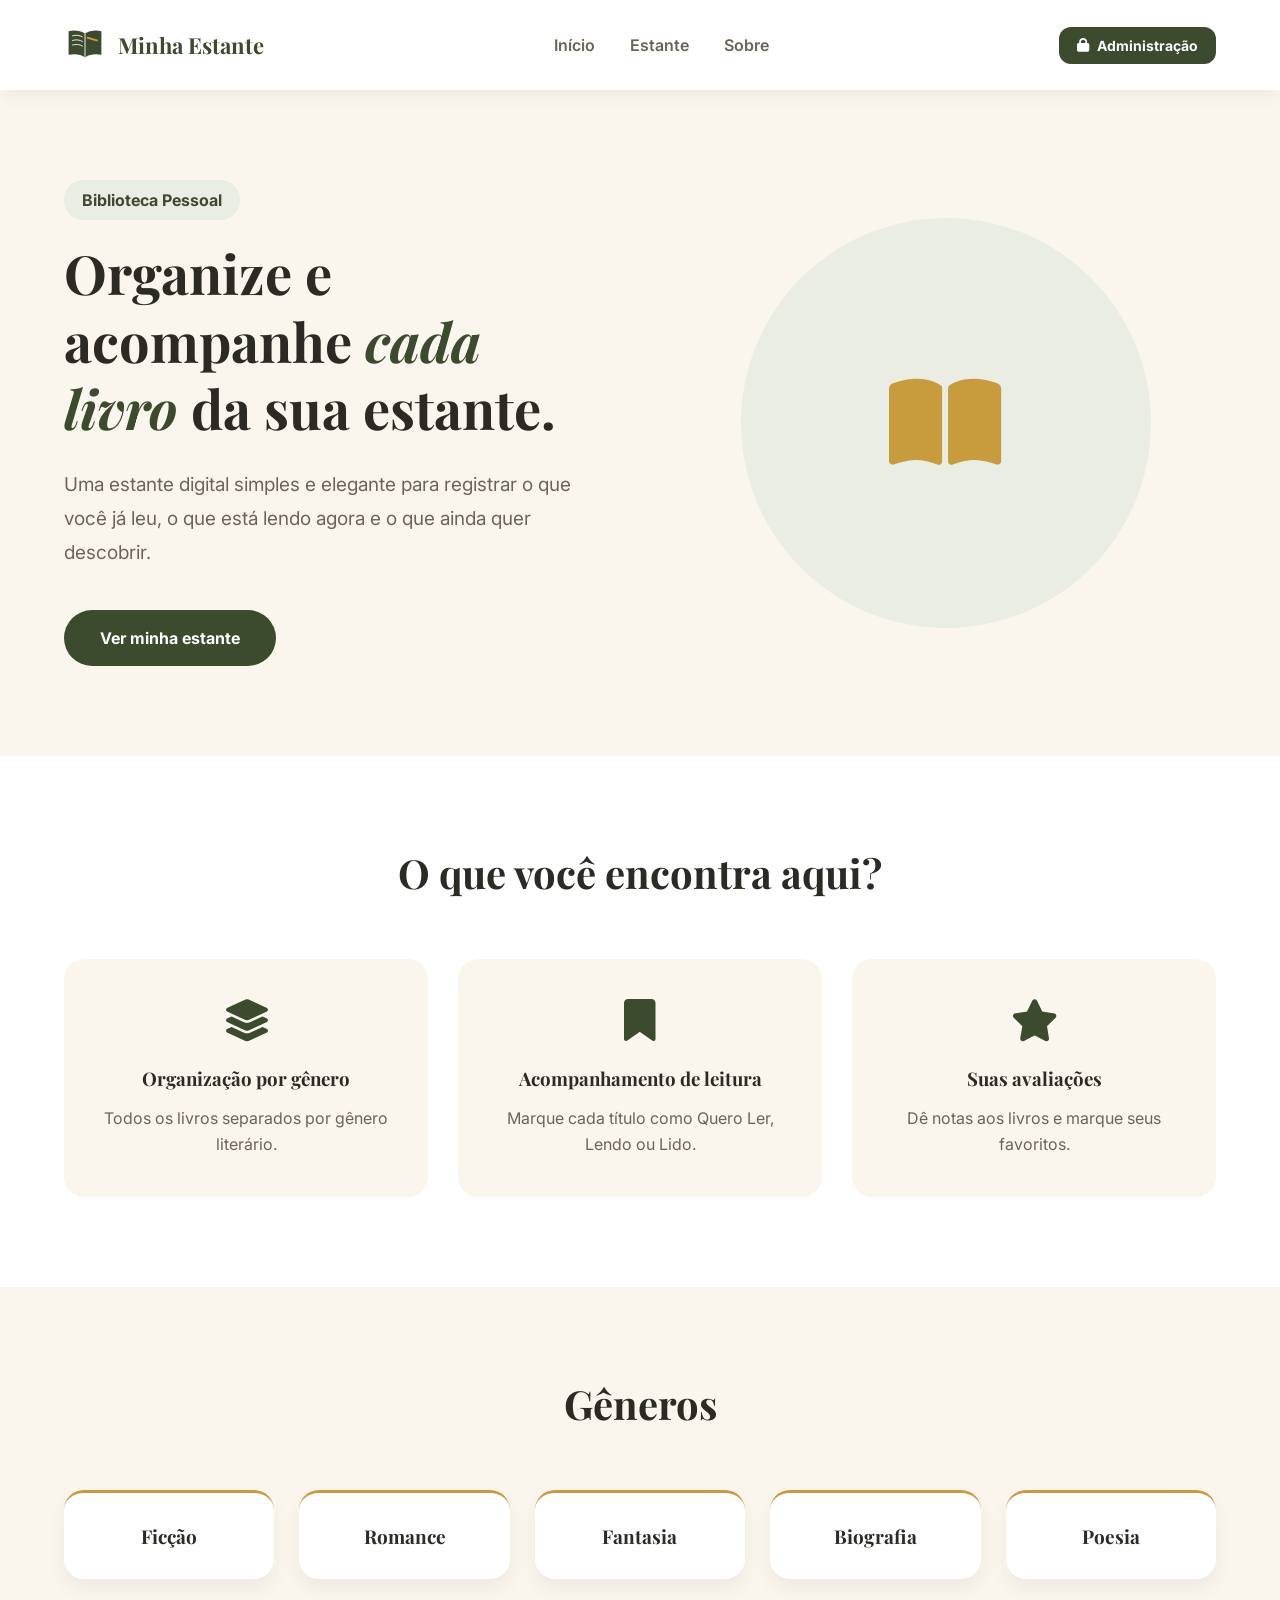
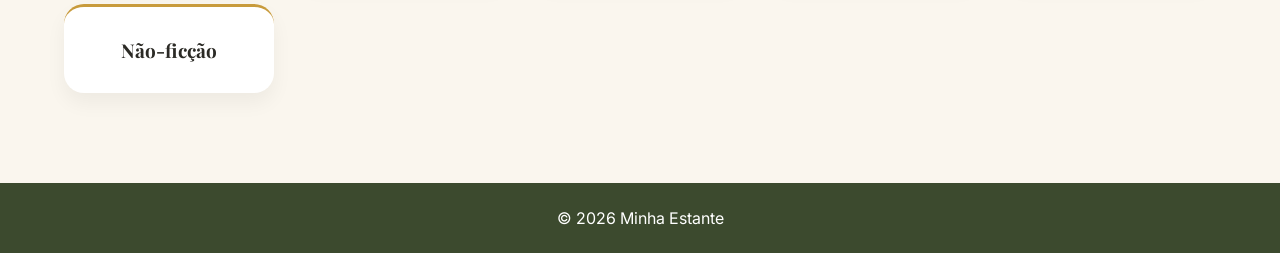
==== index.html @ 1b053776 "Estrutura inicial do site Minha Estante Site estático (HTML/CSS/JS) para controle pessoal de livros," ====
<!DOCTYPE html>
<html lang="pt-BR">

<head>

    <meta charset="UTF-8">
    <meta name="viewport" content="width=device-width, initial-scale=1.0">

    <title>Minha Estante</title>

    <link rel="stylesheet" href="css/style.css">
    <link rel="stylesheet" href="css/home.css">
    <link rel="stylesheet" href="css/responsive.css">
    <link rel='icon' type="image/svg+xml" href="imagens/logo.svg">

    <link rel="preconnect" href="https://fonts.googleapis.com">

    <link href="https://fonts.googleapis.com/css2?family=Inter:wght@400;500;600;700&family=Playfair+Display:wght@600;700;800&display=swap" rel="stylesheet">

    <link rel="stylesheet"
    href="https://cdnjs.cloudflare.com/ajax/libs/font-awesome/6.6.0/css/all.min.css">

</head>

<body>

<header>

    <div class="container">

        <a href="index.html" class="marca">
            <img src="imagens/logo.svg" class="logo">
            <span>Minha Estante</span>
        </a>

        <nav>

            <a href="index.html">Início</a>
            <a href="estante.html">Estante</a>
            <a href="#sobre">Sobre</a>

        </nav>

        <a href="admin.html" class="btnLogin">
            <i class="fa-solid fa-lock"></i>
            Administração
        </a>

    </div>

</header>


<section class="hero">

    <div class="container hero-content">

        <div class="hero-text">

            <span class="tag">
                Biblioteca Pessoal
            </span>

            <h1>

                Organize e acompanhe
                <span>cada livro</span>
                da sua estante.

            </h1>

            <p>

                Uma estante digital simples e elegante para registrar o que você
                já leu, o que está lendo agora e o que ainda quer descobrir.

            </p>

            <a href="estante.html" class="btn">

                Ver minha estante

            </a>

        </div>


        <div class="hero-image">

            <div class="blob">

                <i class="fa-solid fa-book-open"></i>

            </div>

        </div>

    </div>

</section>



<section class="sobre" id="sobre">

<div class="container">

<h2>O que você encontra aqui?</h2>

<div class="cards">

<div class="card">

<i class="fa-solid fa-layer-group"></i>

<h3>Organização por gênero</h3>

<p>

Todos os livros separados por gênero literário.

</p>

</div>

<div class="card">

<i class="fa-solid fa-bookmark"></i>

<h3>Acompanhamento de leitura</h3>

<p>

Marque cada título como Quero Ler, Lendo ou Lido.

</p>

</div>

<div class="card">

<i class="fa-solid fa-star"></i>

<h3>Suas avaliações</h3>

<p>

Dê notas aos livros e marque seus favoritos.

</p>

</div>

</div>

</div>

</section>


<section class="generos" id="generos">

<div class="container">

<h2>Gêneros</h2>

<div class="genero-grid">

<div class="genero">

<span>Ficção</span>

</div>

<div class="genero">

<span>Romance</span>

</div>

<div class="genero">

<span>Fantasia</span>

</div>

<div class="genero">

<span>Biografia</span>

</div>

<div class="genero">

<span>Poesia</span>

</div>

<div class="genero">

<span>Não-ficção</span>

</div>

</div>

</div>

</section>


<footer>

<p>

© 2026 Minha Estante

</p>

</footer>

</body>

</html>
---- css/style.css ----
:root{

    --oliva:#3C4A2E;
    --oliva-escuro:#2E3823;
    --oliva-claro:#E9EDE3;

    --dourado:#C89B3C;
    --dourado-claro:#FBEFC9;
    --dourado-texto:#8A6D1F;

    --vinho:#7B2D3B;
    --vinho-claro:#F3E2E5;

    --creme:#FAF6EE;
    --branco:#FFFFFF;

    --texto:#2B2A25;
    --texto-suave:#6B6558;
    --borda:#E4DFD3;

    --erro:#C0392B;

    --fonte-titulo:'Playfair Display',serif;
    --fonte-corpo:'Inter',sans-serif;

}

*{
    margin:0;
    padding:0;
    box-sizing:border-box;
}

body{

    font-family:var(--fonte-corpo);
    background:var(--creme);
    color:var(--texto);

}

h1,h2,h3{

    font-family:var(--fonte-titulo);

}

.container{

    width:90%;
    max-width:1200px;
    margin:auto;

}

a{

    text-decoration:none;
    color:inherit;

}

section{

    padding:90px 0;

}
---- css/home.css ----
header{

    position:sticky;
    top:0;
    background:var(--branco);
    z-index:1000;
    box-shadow:0 5px 20px rgba(0,0,0,.05);

}

header .container{

    display:flex;
    justify-content:space-between;
    align-items:center;
    height:90px;

}

.marca{

    display:flex;
    align-items:center;
    gap:12px;

}

.logo{

    height:42px;

}

.marca span{

    font-family:var(--fonte-titulo);
    font-size:22px;
    font-weight:700;
    color:var(--oliva);

}

nav{

    display:flex;
    gap:35px;

}

nav a{

    color:var(--texto-suave);
    font-weight:600;
    transition:.3s;

}

nav a:hover{

    color:var(--oliva);

}

.btnLogin{

    display:inline-flex;
    align-items:center;
    gap:8px;
    background:var(--oliva);
    color:var(--branco);
    padding:10px 18px;
    border-radius:12px;
    font-weight:bold;
    font-size:14px;
    transition:.3s;

}

.btnLogin:hover{

    background:var(--oliva-escuro);

}

.hero-content{

    display:flex;
    align-items:center;
    justify-content:space-between;
    gap:70px;

}

.hero-text{

    flex:1;

}

.tag{

    display:inline-block;
    background:var(--oliva-claro);
    color:var(--oliva);
    padding:10px 18px;
    border-radius:30px;
    font-weight:bold;
    margin-bottom:20px;

}

.hero h1{

    font-size:54px;
    line-height:1.25;
    margin-bottom:25px;
    font-weight:700;

}

.hero h1 span{

    color:var(--oliva);
    font-style:italic;

}

.hero p{

    font-size:19px;
    color:var(--texto-suave);
    line-height:1.8;
    margin-bottom:40px;

}

.btn{

    display:inline-block;
    padding:18px 36px;
    background:var(--oliva);
    color:var(--branco);
    border-radius:40px;
    font-weight:bold;
    transition:.3s;

}

.btn:hover{

    background:var(--oliva-escuro);
    transform:translateY(-3px);

}

.hero-image{

    flex:1;
    display:flex;
    justify-content:center;

}

.blob{

    width:410px;
    height:410px;
    border-radius:50%;
    background:var(--oliva-claro);
    display:flex;
    align-items:center;
    justify-content:center;
    font-size:100px;
    color:var(--dourado);

}

.sobre{

    background:var(--branco);

}

.sobre h2,
.generos h2{

    text-align:center;
    font-size:40px;
    margin-bottom:60px;

}

.cards{

    display:grid;
    grid-template-columns:repeat(3,1fr);
    gap:30px;

}

.card{

    background:var(--creme);
    padding:40px;
    border-radius:20px;
    text-align:center;
    transition:.3s;

}

.card:hover{

    transform:translateY(-8px);

}

.card i{

    font-size:42px;
    color:var(--oliva);
    margin-bottom:25px;

}

.card h3{

    margin-bottom:15px;

}

.card p{

    color:var(--texto-suave);
    line-height:1.6;

}

.genero-grid{

    display:grid;
    grid-template-columns:repeat(auto-fit,minmax(180px,1fr));
    gap:25px;

}

.genero{

    background:var(--branco);
    border-radius:20px;
    padding:30px;
    text-align:center;
    box-shadow:0 10px 20px rgba(0,0,0,.05);
    transition:.3s;
    cursor:default;
    border-top:3px solid var(--dourado);

}

.genero:hover{

    transform:translateY(-8px);

}

.genero span{

    display:block;
    font-family:var(--fonte-titulo);
    font-size:19px;
    font-weight:700;

}

footer{

    background:var(--oliva);
    color:var(--branco);
    text-align:center;
    padding:25px;

}
---- css/responsive.css ----
@media (max-width: 900px){

.hero-content{

flex-direction:column;
text-align:center;

}

.cards{

grid-template-columns:1fr;

}

nav{

display:none;

}

.hero h1{

font-size:38px;

}

.blob{

width:280px;
height:280px;
font-size:70px;

}

header .container{

flex-wrap:wrap;
height:auto;
gap:15px;
padding:15px 0;

}

.pesquisa{

width:100%;

}

.layout{

grid-template-columns:1fr;
padding:20px;
gap:20px;

}

.sidebar{

position:static;
display:flex;
flex-wrap:wrap;
gap:10px;

}

.sidebar h3{

width:100%;
margin-bottom:5px;

}

.sidebar h3.separador{

margin-top:10px;
padding-top:15px;

}

.sidebar button{

width:auto;
margin-bottom:0;

}

.modal-grid{

grid-template-columns:1fr;

}

.modal-content{

padding:25px;

}

.painelAdmin{

margin:20px auto;
padding:25px;

}

.topoAdmin{

flex-direction:column;
align-items:flex-start;
gap:15px;

}

.usuarioBox{

width:100%;
justify-content:space-between;

}

}
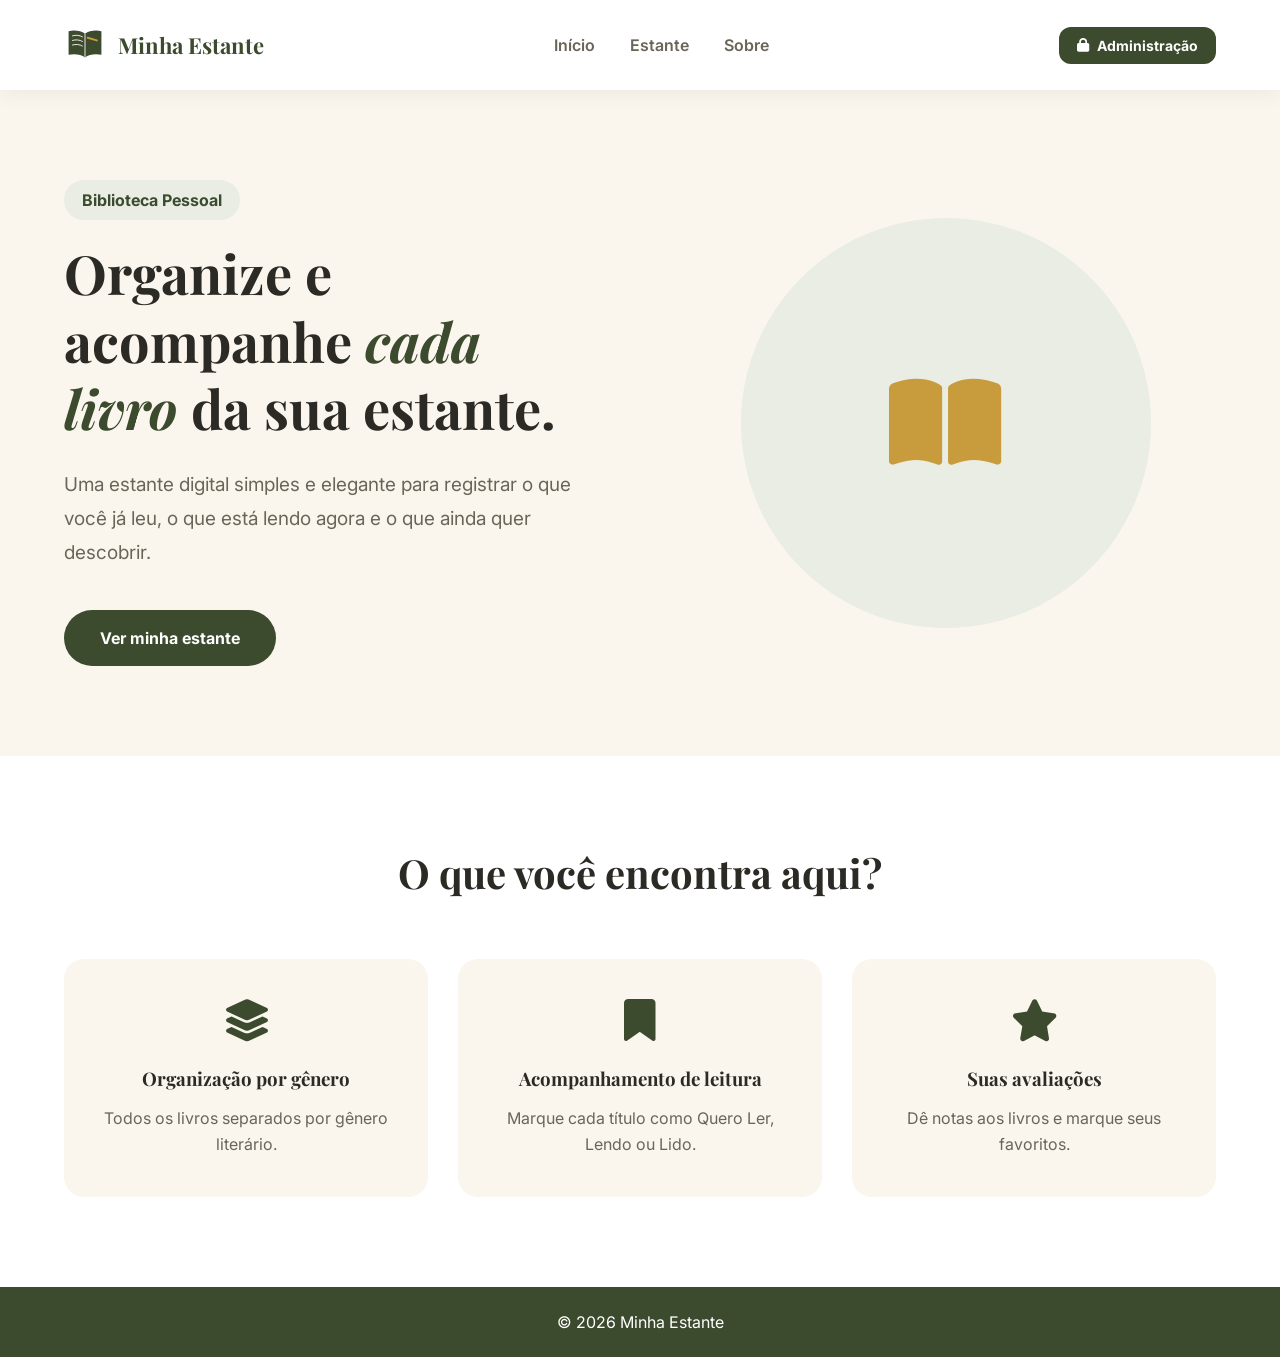
==== commit d10d64f7: "Melhora fluxo de cadastro e filtros da estante - Status de leitura agora usa modal de selecao (igual" ====
--- a/index.html
+++ b/index.html
@@ -158,57 +158,6 @@
 </section>
 
 
-<section class="generos" id="generos">
-
-<div class="container">
-
-<h2>Gêneros</h2>
-
-<div class="genero-grid">
-
-<div class="genero">
-
-<span>Ficção</span>
-
-</div>
-
-<div class="genero">
-
-<span>Romance</span>
-
-</div>
-
-<div class="genero">
-
-<span>Fantasia</span>
-
-</div>
-
-<div class="genero">
-
-<span>Biografia</span>
-
-</div>
-
-<div class="genero">
-
-<span>Poesia</span>
-
-</div>
-
-<div class="genero">
-
-<span>Não-ficção</span>
-
-</div>
-
-</div>
-
-</div>
-
-</section>
-
-
 <footer>
 
 <p>
--- a/css/home.css
+++ b/css/home.css
@@ -181,8 +181,7 @@
 
 }
 
-.sobre h2,
-.generos h2{
+.sobre h2{
 
     text-align:center;
     font-size:40px;
@@ -235,42 +234,6 @@
 
 }
 
-.genero-grid{
-
-    display:grid;
-    grid-template-columns:repeat(auto-fit,minmax(180px,1fr));
-    gap:25px;
-
-}
-
-.genero{
-
-    background:var(--branco);
-    border-radius:20px;
-    padding:30px;
-    text-align:center;
-    box-shadow:0 10px 20px rgba(0,0,0,.05);
-    transition:.3s;
-    cursor:default;
-    border-top:3px solid var(--dourado);
-
-}
-
-.genero:hover{
-
-    transform:translateY(-8px);
-
-}
-
-.genero span{
-
-    display:block;
-    font-family:var(--fonte-titulo);
-    font-size:19px;
-    font-weight:700;
-
-}
-
 footer{
 
     background:var(--oliva);
